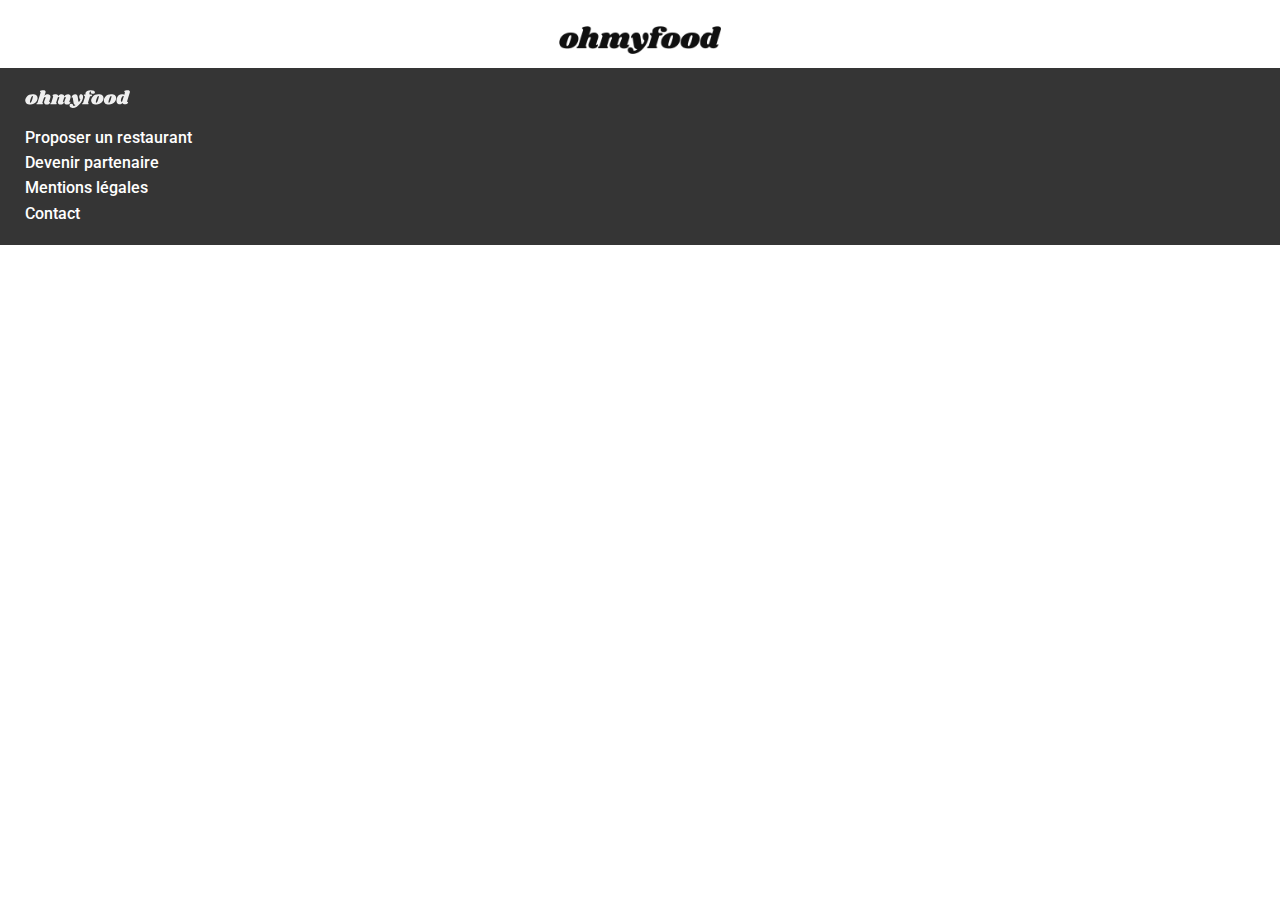
==== pages_restaurants/a la française.html @ 110fffd6 "ajout animation 1ere partie accueil" ====
<!DOCTYPE html>
<html lang="fr">
<head>
    <meta charset="UTF-8">
    <meta name="viewport" content="width=device-width, initial-scale=1.0">

    <title>Accueil - Ohmyfood</title>

    <link rel="preconnect" href="https://fonts.googleapis.com">
    <link rel="preconnect" href="https://fonts.gstatic.com" crossorigin>
    <link href="https://fonts.googleapis.com/css2?family=Roboto:wght@300;400;500;700&family=Shrikhand&display=swap" rel="stylesheet">
    <link rel="stylesheet" href="https://cdnjs.cloudflare.com/ajax/libs/font-awesome/6.2.1/css/all.min.css"
        integrity="sha512-MV7K8+y+gLIBoVD59lQIYicR65iaqukzvf/nwasF0nqhPay5w/9lJmVM2hMDcnK1OnMGCdVK+iQrJ7lzPJQd1w=="
        crossorigin="anonymous" referrerpolicy="no-referrer">

    <link rel="stylesheet" href="../css/main.min.css" />
</head>

<body>
    <!--HEADER-->
    <header>
        <img class="header-logo" src="../images/logo/ohmyfood.png" alt="logo site ohmyfood">
    </header>

    
</body>

 <!--FOOTER-->
 <footer>
    <img class="footer-logo" src="../images/logo/ohmyfood@2x.svg" alt="logo du site Ohmyfood">
    <ul class="no-puce">
        <li>
            <i class="fa-solid fa-utensils"></i>
            <a class="footer-lien" href="#">Proposer un restaurant</a>
        </li>
        <li>
            <i class="fa-solid fa-handshake-angle"></i>
            <a class="footer-lien" href="#">Devenir partenaire</a>
        </li>
        <li>
            <a class="footer-lien" href="#">Mentions légales</a>
        </li>
        <li>
            <a class="footer-lien" href="#">Contact</a>
        </li>
    </ul>
</footer>
</body>
</html>
---- css/main.min.css ----
/*! normalize.css v8.0.1 | MIT License | github.com/necolas/normalize.css */html{line-height:1.15;-webkit-text-size-adjust:100%}body{margin:0}main{display:block}h1{font-size:2em;margin:.67em 0}hr{box-sizing:content-box;height:0;overflow:visible}pre{font-family:monospace,monospace;font-size:1em}a{background-color:rgba(0,0,0,0)}abbr[title]{border-bottom:none;text-decoration:underline;text-decoration:underline dotted}b,strong{font-weight:bolder}code,kbd,samp{font-family:monospace,monospace;font-size:1em}small{font-size:80%}sub,sup{font-size:75%;line-height:0;position:relative;vertical-align:baseline}sub{bottom:-0.25em}sup{top:-0.5em}img{border-style:none}button,input,optgroup,select,textarea{font-family:inherit;font-size:100%;line-height:1.15;margin:0}button,input{overflow:visible}button,select{text-transform:none}button,[type=button],[type=reset],[type=submit]{-webkit-appearance:button}button::-moz-focus-inner,[type=button]::-moz-focus-inner,[type=reset]::-moz-focus-inner,[type=submit]::-moz-focus-inner{border-style:none;padding:0}button:-moz-focusring,[type=button]:-moz-focusring,[type=reset]:-moz-focusring,[type=submit]:-moz-focusring{outline:1px dotted ButtonText}fieldset{padding:.35em .75em .625em}legend{box-sizing:border-box;color:inherit;display:table;max-width:100%;padding:0;white-space:normal}progress{vertical-align:baseline}textarea{overflow:auto}[type=checkbox],[type=radio]{box-sizing:border-box;padding:0}[type=number]::-webkit-inner-spin-button,[type=number]::-webkit-outer-spin-button{height:auto}[type=search]{-webkit-appearance:textfield;outline-offset:-2px}[type=search]::-webkit-search-decoration{-webkit-appearance:none}::-webkit-file-upload-button{-webkit-appearance:button;font:inherit}details{display:block}summary{display:list-item}template{display:none}[hidden]{display:none}*{font-family:"Roboto",sans empattement}.form{display:flex;align-items:center;justify-content:center;gap:17px;width:100%;height:50px;background:linear-gradient(180deg, rgb(212, 212, 212) 0%, rgb(234, 234, 234) 10%)}.form form>i{color:#353535}.form .explorer-location{background-color:rgba(0,0,0,0);border:none;color:#353535;width:110px;font-weight:500;font-size:1rem}.form .explorer-location::placeholder{color:#353535}.reservation{display:flex;align-items:center;flex-direction:column;background-color:#f6f6f6;padding-top:39px;padding-bottom:57px}.reservation .reservation-title{font-size:1.5rem;text-align:center;margin:0px 58px}.reservation .reservation-discover{text-align:center;margin:16px 34px 27px 34px}.reservation .reservation-btn{display:flex;align-items:center;justify-content:center;width:218px;height:50px;background:linear-gradient(193deg, #9356dc -11.44%, #ff79da 123.93%);color:#fff;text-decoration:none;border-radius:50px;font-weight:500;box-shadow:0 4px 10px 0 rgba(0,0,0,.25)}.reservation .reservation-btn:hover{opacity:.9;box-shadow:0 4px 15px 0 rgba(0,0,0,.35)}.fonctionnement{padding-top:48px;padding-bottom:68px}.fonctionnement .fonctionnement-title{margin:0 0 26px 20px}.fonctionnement .fonctionnement-btns{display:flex;align-items:center;flex-direction:column;gap:25px;padding:0 33px 0 20px}.fonctionnement .fonctionnement-btn{display:flex;align-items:center;width:100%;height:72px;background-color:#f6f6f6;border-radius:25px;box-shadow:0 4px 15px 0 rgba(0,0,0,.15)}.fonctionnement .fonctionnement-btn:hover{background:#e9e9e9;box-shadow:0 4px 20px 0 rgba(0,0,0,.25)}.fonctionnement .fonctionnement-btn:hover i{color:#9356dc}.fonctionnement .number{transform:translate(-12px);background-color:#9356dc;color:#fff;border-radius:100%;width:24px;height:24px;display:flex;align-items:center;justify-content:center;font-size:.88rem;font-weight:500}.fonctionnement i{color:#7e7e7e;font-size:1.2rem;padding-bottom:5px}.fonctionnement .choice{margin-left:27px;font-weight:500}.restaurants{background-color:#f6f6f6;padding-top:54px;padding-bottom:66px}.restaurants .restaurants-title{margin:0 0 26px 20px}.restaurants .restaurants-list{padding:0 17px;display:flex;flex-direction:column;gap:18px}.restaurants .restaurants-list .restaurant-lien{text-decoration:none}.restaurant-card{background-color:#fff;border-radius:15px;box-shadow:0 4px 15px 0 rgba(0,0,0,.1);transition:transform 400ms}.restaurant-card:hover{box-shadow:0 4px 20px 0 rgba(0,0,0,.2);transform:scale(1.01)}.restaurant-card .card-img{width:100%;height:175px;border-radius:15px 15px 0 0;object-fit:cover}.restaurant-card .new{background-color:#99e2d0;color:#008766;padding:7px 9px;font-weight:500;position:absolute;transform:translate(-90px, 10px)}.restaurant-card .card-content{display:flex;justify-content:space-between;color:#000}.restaurant-card .card-content .content>h3{margin:16px 0 5px 13px;font-weight:700;font-size:1.1rem}.restaurant-card .card-content .content>p{margin:0 0 12px 13px;font-weight:300}.heart-icon{margin:23px 47px 33px 0;font-size:1.4rem}.heart-icon .empty{position:absolute}.heart-icon .full{position:absolute;opacity:0}.heart-icon:hover .empty{opacity:0}.heart-icon:hover .full{opacity:1;background-clip:text;-webkit-background-clip:text;color:rgba(0,0,0,0);background-image:linear-gradient(180deg, #9356dc 0%, #ff79da 50%)}header{display:flex;justify-content:center;width:100%}header .header-logo{width:162px;margin:14px 0;padding-top:12px}footer{background-color:#353535;color:#fff;padding:22px 25px}footer .footer-logo{filter:invert(100%);width:105px}footer .no-puce{list-style:none;padding-left:0;display:flex;flex-direction:column;gap:7px;margin:16px 0 0 0}footer .no-puce i{width:20px}footer .no-puce .footer-lien{text-decoration:none;color:#fff;font-weight:500}/*# sourceMappingURL=main.min.css.map */
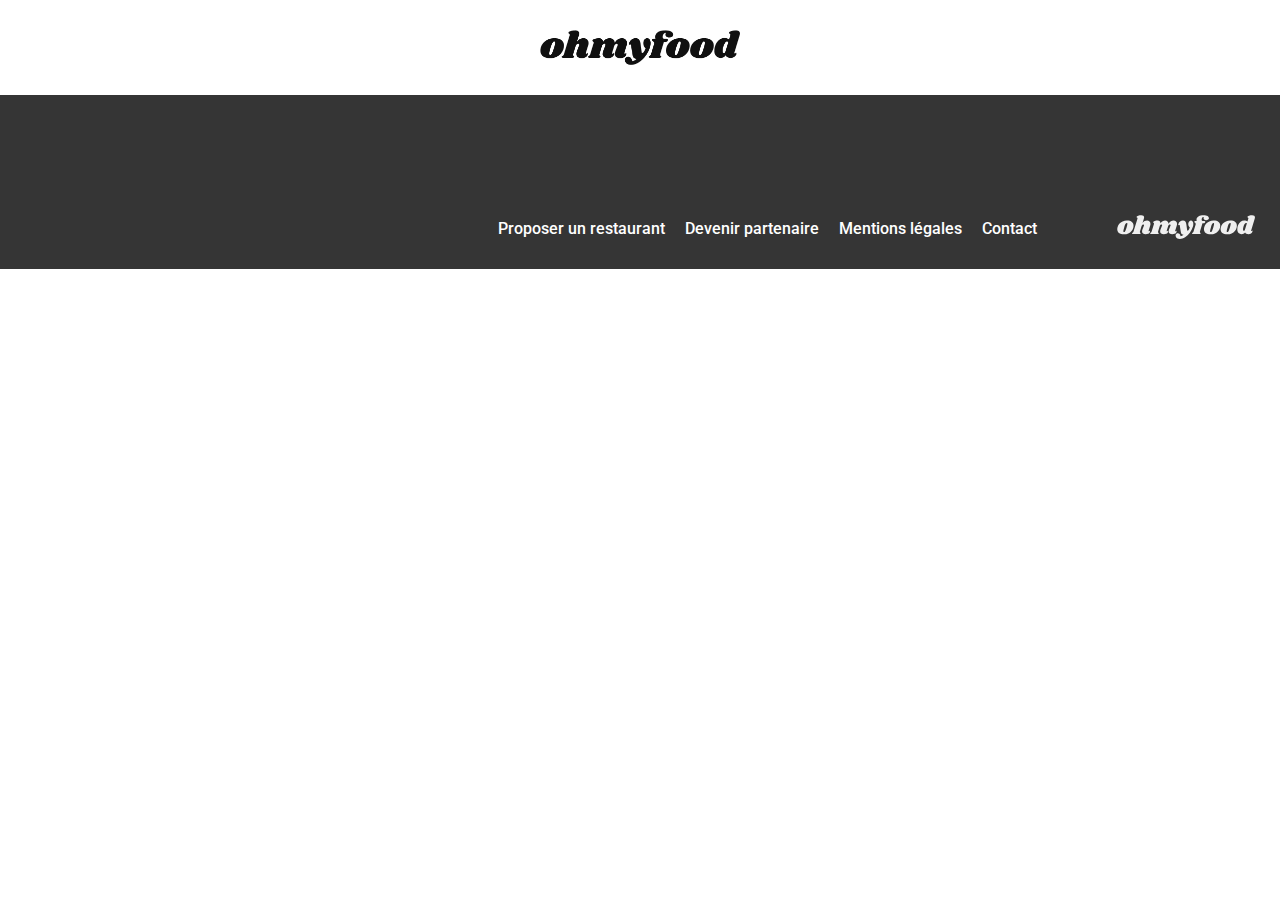
==== commit c6ac0d54: "contenu pages resataurants et animation" ====
--- a/pages_restaurants/a la française.html
+++ b/pages_restaurants/a la française.html
@@ -4,7 +4,7 @@
     <meta charset="UTF-8">
     <meta name="viewport" content="width=device-width, initial-scale=1.0">
 
-    <title>Accueil - Ohmyfood</title>
+    <title>A la française - Ohmyfood</title>
 
     <link rel="preconnect" href="https://fonts.googleapis.com">
     <link rel="preconnect" href="https://fonts.gstatic.com" crossorigin>
--- a/css/main.min.css
+++ b/css/main.min.css
@@ -1 +1 @@
-/*! normalize.css v8.0.1 | MIT License | github.com/necolas/normalize.css */html{line-height:1.15;-webkit-text-size-adjust:100%}body{margin:0}main{display:block}h1{font-size:2em;margin:.67em 0}hr{box-sizing:content-box;height:0;overflow:visible}pre{font-family:monospace,monospace;font-size:1em}a{background-color:rgba(0,0,0,0)}abbr[title]{border-bottom:none;text-decoration:underline;text-decoration:underline dotted}b,strong{font-weight:bolder}code,kbd,samp{font-family:monospace,monospace;font-size:1em}small{font-size:80%}sub,sup{font-size:75%;line-height:0;position:relative;vertical-align:baseline}sub{bottom:-0.25em}sup{top:-0.5em}img{border-style:none}button,input,optgroup,select,textarea{font-family:inherit;font-size:100%;line-height:1.15;margin:0}button,input{overflow:visible}button,select{text-transform:none}button,[type=button],[type=reset],[type=submit]{-webkit-appearance:button}button::-moz-focus-inner,[type=button]::-moz-focus-inner,[type=reset]::-moz-focus-inner,[type=submit]::-moz-focus-inner{border-style:none;padding:0}button:-moz-focusring,[type=button]:-moz-focusring,[type=reset]:-moz-focusring,[type=submit]:-moz-focusring{outline:1px dotted ButtonText}fieldset{padding:.35em .75em .625em}legend{box-sizing:border-box;color:inherit;display:table;max-width:100%;padding:0;white-space:normal}progress{vertical-align:baseline}textarea{overflow:auto}[type=checkbox],[type=radio]{box-sizing:border-box;padding:0}[type=number]::-webkit-inner-spin-button,[type=number]::-webkit-outer-spin-button{height:auto}[type=search]{-webkit-appearance:textfield;outline-offset:-2px}[type=search]::-webkit-search-decoration{-webkit-appearance:none}::-webkit-file-upload-button{-webkit-appearance:button;font:inherit}details{display:block}summary{display:list-item}template{display:none}[hidden]{display:none}*{font-family:"Roboto",sans empattement}.form{display:flex;align-items:center;justify-content:center;gap:17px;width:100%;height:50px;background:linear-gradient(180deg, rgb(212, 212, 212) 0%, rgb(234, 234, 234) 10%)}.form form>i{color:#353535}.form .explorer-location{background-color:rgba(0,0,0,0);border:none;color:#353535;width:110px;font-weight:500;font-size:1rem}.form .explorer-location::placeholder{color:#353535}.reservation{display:flex;align-items:center;flex-direction:column;background-color:#f6f6f6;padding-top:39px;padding-bottom:57px}.reservation .reservation-title{font-size:1.5rem;text-align:center;margin:0px 58px}.reservation .reservation-discover{text-align:center;margin:16px 34px 27px 34px}.reservation .reservation-btn{display:flex;align-items:center;justify-content:center;width:218px;height:50px;background:linear-gradient(193deg, #9356dc -11.44%, #ff79da 123.93%);color:#fff;text-decoration:none;border-radius:50px;font-weight:500;box-shadow:0 4px 10px 0 rgba(0,0,0,.25)}.reservation .reservation-btn:hover{opacity:.9;box-shadow:0 4px 15px 0 rgba(0,0,0,.35)}.fonctionnement{padding-top:48px;padding-bottom:68px}.fonctionnement .fonctionnement-title{margin:0 0 26px 20px}.fonctionnement .fonctionnement-btns{display:flex;align-items:center;flex-direction:column;gap:25px;padding:0 33px 0 20px}.fonctionnement .fonctionnement-btn{display:flex;align-items:center;width:100%;height:72px;background-color:#f6f6f6;border-radius:25px;box-shadow:0 4px 15px 0 rgba(0,0,0,.15)}.fonctionnement .fonctionnement-btn:hover{background:#e9e9e9;box-shadow:0 4px 20px 0 rgba(0,0,0,.25)}.fonctionnement .fonctionnement-btn:hover i{color:#9356dc}.fonctionnement .number{transform:translate(-12px);background-color:#9356dc;color:#fff;border-radius:100%;width:24px;height:24px;display:flex;align-items:center;justify-content:center;font-size:.88rem;font-weight:500}.fonctionnement i{color:#7e7e7e;font-size:1.2rem;padding-bottom:5px}.fonctionnement .choice{margin-left:27px;font-weight:500}.restaurants{background-color:#f6f6f6;padding-top:54px;padding-bottom:66px}.restaurants .restaurants-title{margin:0 0 26px 20px}.restaurants .restaurants-list{padding:0 17px;display:flex;flex-direction:column;gap:18px}.restaurants .restaurants-list .restaurant-lien{text-decoration:none}.restaurant-card{background-color:#fff;border-radius:15px;box-shadow:0 4px 15px 0 rgba(0,0,0,.1);transition:transform 400ms}.restaurant-card:hover{box-shadow:0 4px 20px 0 rgba(0,0,0,.2);transform:scale(1.01)}.restaurant-card .card-img{width:100%;height:175px;border-radius:15px 15px 0 0;object-fit:cover}.restaurant-card .new{background-color:#99e2d0;color:#008766;padding:7px 9px;font-weight:500;position:absolute;transform:translate(-90px, 10px)}.restaurant-card .card-content{display:flex;justify-content:space-between;color:#000}.restaurant-card .card-content .content>h3{margin:16px 0 5px 13px;font-weight:700;font-size:1.1rem}.restaurant-card .card-content .content>p{margin:0 0 12px 13px;font-weight:300}.heart-icon{margin:23px 47px 33px 0;font-size:1.4rem}.heart-icon .empty{position:absolute}.heart-icon .full{position:absolute;opacity:0}.heart-icon:hover .empty{opacity:0}.heart-icon:hover .full{opacity:1;background-clip:text;-webkit-background-clip:text;color:rgba(0,0,0,0);background-image:linear-gradient(180deg, #9356dc 0%, #ff79da 50%)}header{display:flex;justify-content:center;width:100%}header .header-logo{width:162px;margin:14px 0;padding-top:12px}footer{background-color:#353535;color:#fff;padding:22px 25px}footer .footer-logo{filter:invert(100%);width:105px}footer .no-puce{list-style:none;padding-left:0;display:flex;flex-direction:column;gap:7px;margin:16px 0 0 0}footer .no-puce i{width:20px}footer .no-puce .footer-lien{text-decoration:none;color:#fff;font-weight:500}/*# sourceMappingURL=main.min.css.map */+@keyframes heart{from{opacity:0}to{opacity:1}}@keyframes loader{0%{opacity:1}100%{opacity:0;visibility:hidden}}@keyframes loader-ring{from{transform:rotate(0)}to{transform:rotate(360deg)}}@keyframes loader-ring2{from{transform:rotate(0)}to{transform:rotate(-360deg)}}@keyframes tarif-check{from{transform:translateX(0)}to{transform:translateX(-62px)}}@keyframes box-check{from{transform:translateX(62px);opacity:0}to{transform:translateX(0);opacity:1}}@keyframes check{from{transform:rotate(0)}to{transform:rotate(360deg)}}/*! normalize.css v8.0.1 | MIT License | github.com/necolas/normalize.css */html{line-height:1.15;-webkit-text-size-adjust:100%}body{margin:0}main{display:block}h1{font-size:2em;margin:.67em 0}hr{box-sizing:content-box;height:0;overflow:visible}pre{font-family:monospace,monospace;font-size:1em}a{background-color:rgba(0,0,0,0)}abbr[title]{border-bottom:none;text-decoration:underline;text-decoration:underline dotted}b,strong{font-weight:bolder}code,kbd,samp{font-family:monospace,monospace;font-size:1em}small{font-size:80%}sub,sup{font-size:75%;line-height:0;position:relative;vertical-align:baseline}sub{bottom:-0.25em}sup{top:-0.5em}img{border-style:none}button,input,optgroup,select,textarea{font-family:inherit;font-size:100%;line-height:1.15;margin:0}button,input{overflow:visible}button,select{text-transform:none}button,[type=button],[type=reset],[type=submit]{-webkit-appearance:button}button::-moz-focus-inner,[type=button]::-moz-focus-inner,[type=reset]::-moz-focus-inner,[type=submit]::-moz-focus-inner{border-style:none;padding:0}button:-moz-focusring,[type=button]:-moz-focusring,[type=reset]:-moz-focusring,[type=submit]:-moz-focusring{outline:1px dotted ButtonText}fieldset{padding:.35em .75em .625em}legend{box-sizing:border-box;color:inherit;display:table;max-width:100%;padding:0;white-space:normal}progress{vertical-align:baseline}textarea{overflow:auto}[type=checkbox],[type=radio]{box-sizing:border-box;padding:0}[type=number]::-webkit-inner-spin-button,[type=number]::-webkit-outer-spin-button{height:auto}[type=search]{-webkit-appearance:textfield;outline-offset:-2px}[type=search]::-webkit-search-decoration{-webkit-appearance:none}::-webkit-file-upload-button{-webkit-appearance:button;font:inherit}details{display:block}summary{display:list-item}template{display:none}[hidden]{display:none}.restaurant-name{font-family:"Shrikhand",empattement;font-size:1.75rem;font-weight:400;margin:0}.title-menu{font-size:1rem;font-weight:300;margin-bottom:0}.title-menu::after{display:block;content:"";background-color:#99e2d0;height:3px;width:40px;margin-top:5px}.title-plat{font-size:1.1rem;font-weight:500;margin:0;white-space:nowrap;overflow:hidden;text-overflow:ellipsis}*{font-family:"Roboto",sans empattement}.reservation{display:flex;align-items:center;flex-direction:column;background-color:#f6f6f6;padding-top:39px;padding-bottom:57px}@media screen and (min-width: 1024px){.reservation{padding:30px 0}}.reservation .reservation-title{font-size:1.5rem;text-align:center;margin:0px 58px}@media screen and (min-width: 1024px){.reservation .reservation-title{font-size:2.5rem}}.reservation .reservation-discover{text-align:center;font-weight:300;margin:16px 34px 27px 34px}@media screen and (min-width: 1024px){.reservation .reservation-discover{font-size:1.1rem;margin:21px 0}}.reservation .reservation-btn{display:flex;align-items:center;justify-content:center;width:218px;height:50px;background:linear-gradient(193deg, #9356dc -11.44%, #ff79da 123.93%);color:#fff;border-radius:25px;font-weight:500;box-shadow:0 4px 10px 0 rgba(0,0,0,.25);transition:all 500ms;text-decoration:none}.reservation .reservation-btn:hover{transform:scale(1.01);opacity:.9;box-shadow:0 4px 15px 0 rgba(0,0,0,.35)}.fonctionnement{padding-top:50px;padding-bottom:68px}@media screen and (min-width: 1024px){.fonctionnement{padding:50px 0;max-width:1024px;margin:auto}}.fonctionnement .fonctionnement-title{margin:0 0 26px 20px}.fonctionnement .fonctionnement-btns{display:flex;align-items:center;flex-direction:column;gap:25px;margin:0 33px 0 20px}@media screen and (min-width: 1024px){.fonctionnement .fonctionnement-btns{flex-direction:row;gap:36px;margin:0 33px}}.fonctionnement .fonctionnement-btn{display:flex;align-items:center;width:100%;height:72px;background-color:#f6f6f6;border-radius:25px;box-shadow:0 4px 15px 0 rgba(0,0,0,.15);transition:all 500ms}.fonctionnement .fonctionnement-btn:hover{background:#e9e9e9;box-shadow:0 4px 20px 0 rgba(0,0,0,.25)}.fonctionnement .fonctionnement-btn:hover i{color:#9356dc}.fonctionnement .number{transform:translate(-12px);background-color:#9356dc;color:#fff;border-radius:100%;width:24px;height:24px;display:flex;align-items:center;justify-content:center;font-size:.88rem;font-weight:500}.fonctionnement i{color:#7e7e7e;font-size:1.2rem;padding-bottom:5px}.fonctionnement .choice{margin-left:27px;font-weight:500}.restaurants{background-color:#f6f6f6;padding-top:54px;padding-bottom:66px}@media screen and (min-width: 1024px){.restaurants{padding:30px 0}}.restaurants .restaurants-title{padding:0 0 26px 20px}@media screen and (min-width: 1024px){.restaurants .restaurants-title{max-width:1024px;margin:auto}}.restaurants .restaurants-list{padding:0 20px;display:flex;flex-direction:column;gap:18px}@media screen and (min-width: 1024px){.restaurants .restaurants-list{max-width:1024px;margin:auto;flex-direction:row;flex-wrap:wrap;justify-content:center;gap:50px 100px}}.restaurants .restaurants-list .restaurant-lien{text-decoration:none}.restaurant-card{background-color:#fff;border-radius:15px;box-shadow:0 4px 15px 0 rgba(0,0,0,.1);transition:all 500ms}@media screen and (min-width: 1024px){.restaurant-card{width:442px}}.restaurant-card:hover{box-shadow:0 4px 20px 0 rgba(0,0,0,.2);transform:scale(1.01)}.restaurant-card .card-img{width:100%;height:175px;border-radius:15px 15px 0 0;object-fit:cover}.restaurant-card .new{background-color:#99e2d0;color:#008766;padding:7px 9px;font-weight:500;position:absolute;transform:translate(-90px, 10px)}.restaurant-card .card-content{display:flex;justify-content:space-between;color:#000}.restaurant-card .card-content .content>h3{margin:16px 0 5px 13px;font-weight:700;font-size:1.1rem}.restaurant-card .card-content .content>p{margin:0 0 12px 13px;font-weight:300}.img-head{height:275px;width:100%;object-fit:cover}.menu-restaurant{background-color:#f6f6f6;display:flex;flex-direction:column;border-radius:40px 40px 0 0;position:relative;margin-top:-60px}.restaurant{display:flex;flex-direction:row;justify-content:space-between;margin:32px 41px 40px 17px}.restaurant .heart-icon{margin:0px}.menu{margin:0 17px 40px 17px}.menu .card-plat{position:relative;background-color:#fff;border-radius:15px;padding:15px;margin-top:12px;box-shadow:0 4px 15px 0 rgba(0,0,0,.1)}.menu .card-plat .descripts{display:flex;flex-direction:row;justify-content:space-between;padding:0}.menu .card-plat .descripts .descript{margin:5px 0 0 0;font-size:.9rem;white-space:nowrap;overflow:hidden;text-overflow:ellipsis}.menu .card-plat .descripts .tarif{margin:5px 0 0 0;font-size:.9rem;font-weight:700;color:#353535}.menu .card-plat .check-plat{position:absolute;top:0;right:0;height:72px;width:60px;background-color:#99e2d0;display:flex;align-items:center;justify-content:center;border-radius:0 15px 15px 0;visibility:hidden}.menu .card-plat .check-plat .check{color:#fff;font-size:1.5rem}.menu .card-plat:hover .title-plat{width:calc(100% - 100px)}.menu .card-plat:hover .descript{width:calc(100% - 100px)}.menu .card-plat:hover .tarif{animation:tarif-check 700ms linear both}.menu .card-plat:hover .check-plat{animation:box-check 700ms linear both;visibility:visible}.menu .card-plat:hover .check{animation:check 600ms linear}.button{display:flex;justify-content:center}.button .order{width:186px;margin-bottom:40px;border:none;height:50px;background:linear-gradient(193deg, #9356dc -11.44%, #ff79da 123.93%);color:#fff;border-radius:25px;font-weight:500;box-shadow:0 4px 10px 0 rgba(0,0,0,.25);transition:all 500ms;cursor:pointer}.button .order:hover{transform:scale(1.01);opacity:.9;box-shadow:0 4px 15px 0 rgba(0,0,0,.35)}header{display:flex;align-items:center;justify-content:center;position:relative;width:100%}header .arrow-return{position:absolute;left:21px;text-decoration:none;color:#353535;font-size:30px}header .header-logo{width:162px;margin:14px 0;padding-top:12px}@media screen and (min-width: 1024px){header .header-logo{width:200px;margin:18px 0 30px 0}}footer{background-color:#353535;color:#fff;padding:22px 25px}@media screen and (min-width: 1024px){footer{display:flex;flex-direction:row-reverse;align-items:flex-end;gap:80px;padding:30px 25px;height:114px}}footer .footer-logo{filter:invert(100%);width:105px}@media screen and (min-width: 1024px){footer .footer-logo{width:138px}}footer .no-puce{list-style:none;padding-left:0;display:flex;flex-direction:column;gap:7px;margin:16px 0 0 0}@media screen and (min-width: 1024px){footer .no-puce{flex-direction:row;gap:20px}}footer .no-puce i{width:20px}footer .no-puce .footer-lien{text-decoration:none;color:#fff;font-weight:500}.form{display:flex;align-items:center;justify-content:center;gap:17px;width:100%;height:50px;background:linear-gradient(180deg, rgb(212, 212, 212) 0%, rgb(234, 234, 234) 10%)}.form form>i{color:#353535}.form .explorer-location{background-color:rgba(0,0,0,0);border:none;color:#353535;width:110px;font-weight:500;font-size:1rem}.form .explorer-location::placeholder{color:#353535}.loader{width:100%;height:100%;background:rgba(240,240,240,.8);display:flex;justify-content:center;align-items:center;position:fixed;animation:loader 1s 2s both}.loader .item-loader{position:absolute;border:10px solid rgba(0,0,0,0);border-top:10px solid #003a68;border-bottom:10px solid #003a68;border-radius:50%;width:100px;height:100px;animation:loader-ring 1500ms linear infinite}.loader .item-loader2{position:absolute;border:10px solid rgba(0,0,0,0);border-left:10px solid #89c8fa;border-right:10px solid #89c8fa;border-radius:50%;width:50px;height:50px;animation:loader-ring2 1500ms linear infinite}.heart-icon{margin:23px 25px 33px 0;font-size:1.4rem;position:relative;top:1px}.heart-icon .empty{transition:opacity 900ms}.heart-icon .full{position:absolute;opacity:0;transition:all .5s;transform:scale(0)}.heart-icon:hover .empty{opacity:0}.heart-icon:hover .full{background-size:cover;opacity:1;background-clip:text;-webkit-background-clip:text;color:rgba(0,0,0,0);background-image:linear-gradient(180deg, #9356dc 0%, #ff79da 50%);transform:scale(1);animation:heart 2s 10ms both}/*# sourceMappingURL=main.min.css.map */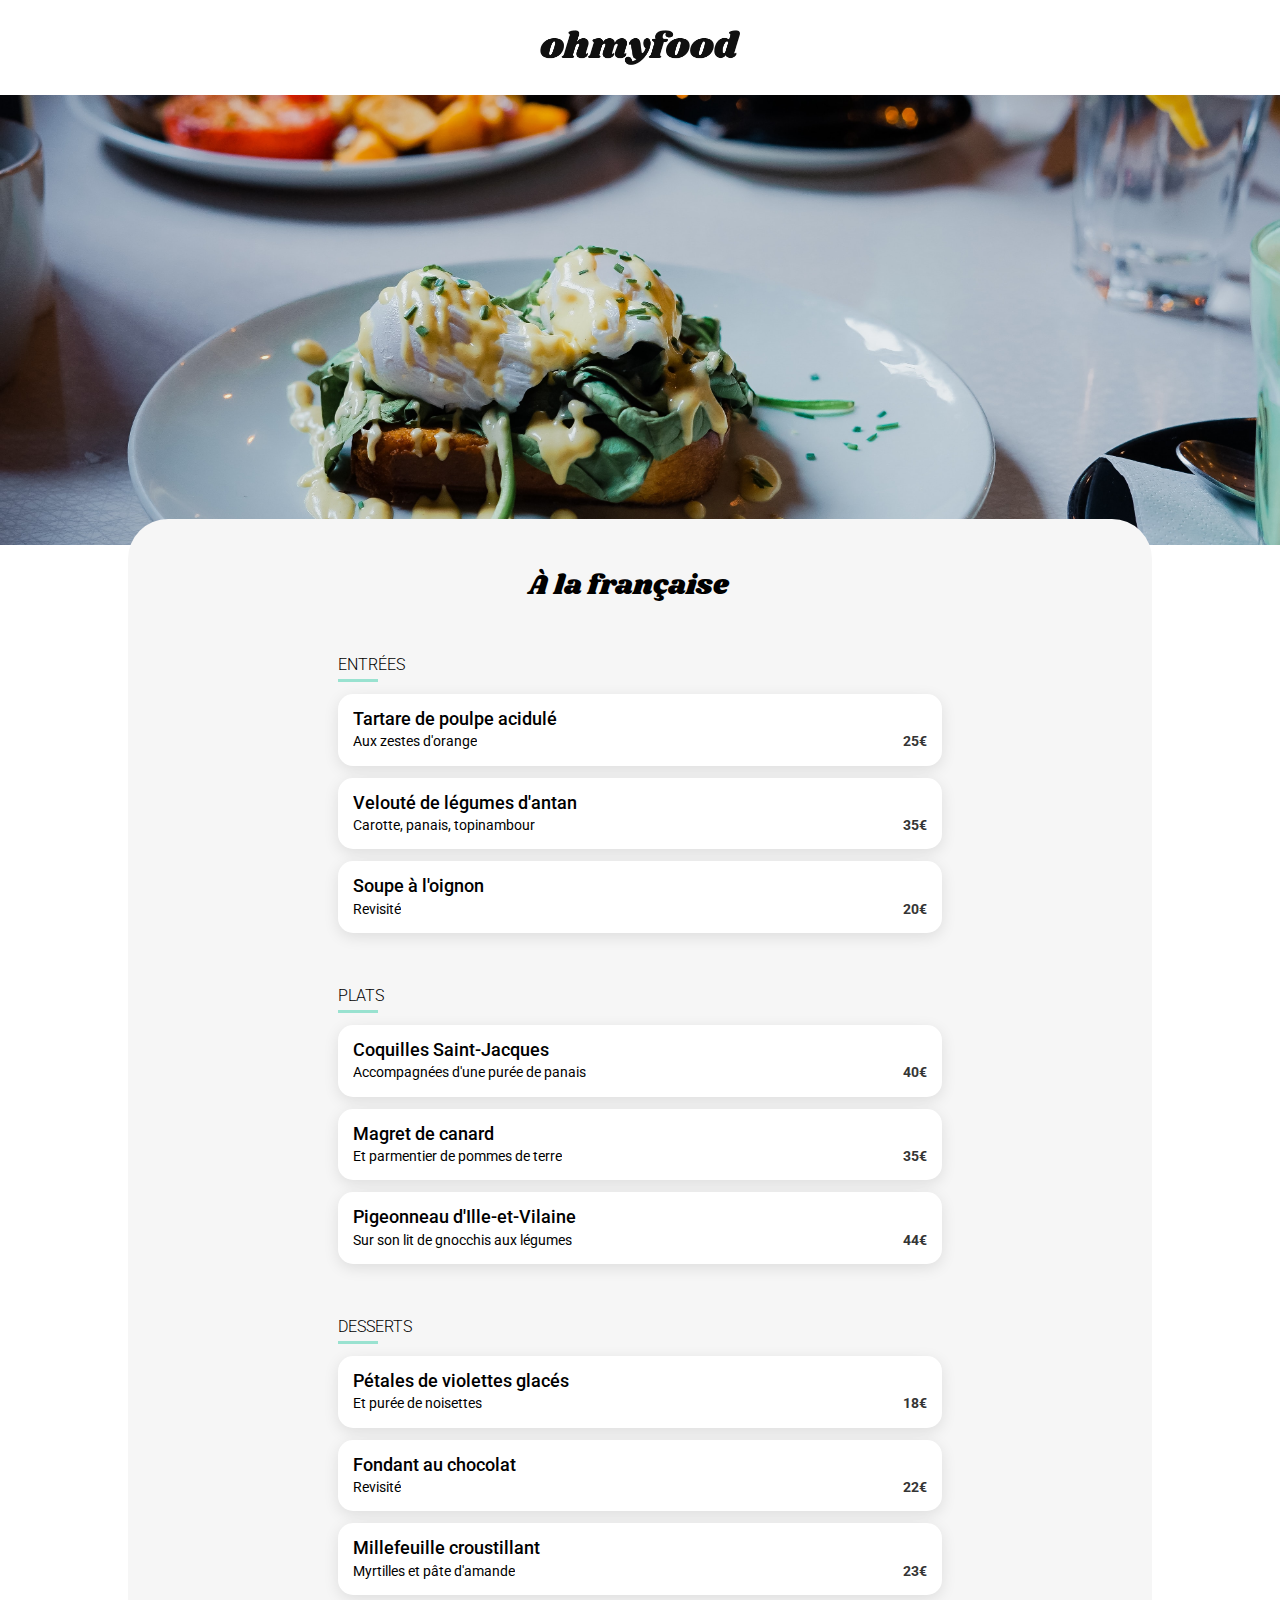
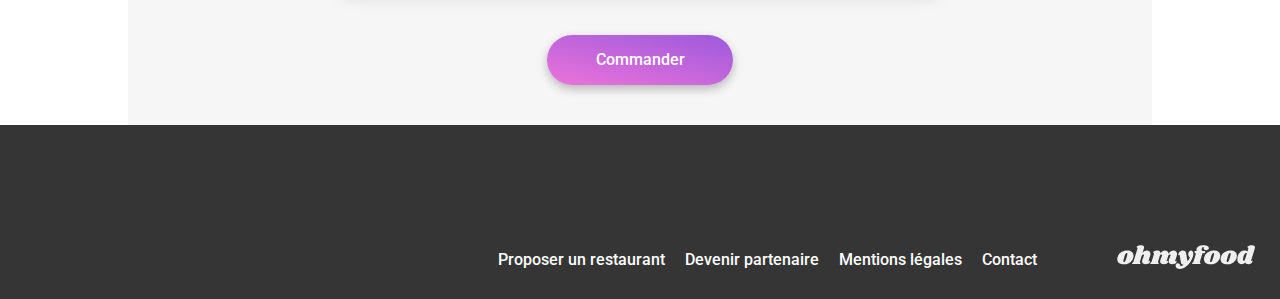
==== commit 306cf039: "site entier v1.0.0" ====
--- a/pages_restaurants/a la française.html
+++ b/pages_restaurants/a la française.html
@@ -19,9 +19,138 @@
 <body>
     <!--HEADER-->
     <header>
+        <a class="arrow-return" href="../index.html">
+            <i class="fa-solid fa-arrow-left"></i>
+        </a>
         <img class="header-logo" src="../images/logo/ohmyfood.png" alt="logo site ohmyfood">
     </header>
 
+    <!--MAIN-->
+    <main>
+        <div >
+           <img class="img-head" src="../images/restaurants/toa-heftiba-DQKerTsQwi0-unsplash.jpg" alt="à la française">
+        </div>
+
+        <!--MENU-->
+        <div class="menu-restaurant">
+            <section class="restaurant">
+                <h1 class="restaurant-name">À la française</h1>
+                <div class="heart-icon" onclick="return false">
+                    <i class="fa-solid fa-heart full"></i>
+                    <i class="fa-regular fa-heart empty"></i>
+                </div>
+                </section>
+            <section class="menu">
+                <h2 class="title-menu">ENTRÉES</h2>
+                <div>
+                    <article class="card-plat time_1">
+                        <h3 class="title-plat">Tartare de poulpe acidulé</h3>
+                        <div class="descripts">
+                            <p class="descript">Aux zestes d'orange</p>
+                            <p class="tarif">25€</p>
+                        </div>
+                        <div class="check-plat">
+                            <i class=" check fa-solid fa-circle-check"></i>
+                        </div>
+                    </article>
+                    <article class="card-plat time_2">
+                        <h3 class="title-plat">Velouté de légumes d'antan</h3>
+                        <div class="descripts">
+                            <p class="descript">Carotte, panais, topinambour</p>
+                            <p class="tarif">35€</p>
+                        </div>
+                        <div class="check-plat">
+                            <i class=" check fa-solid fa-circle-check"></i>
+                        </div>
+                    </article>
+                    <article class="card-plat time_3">
+                        <h3 class="title-plat">Soupe à l'oignon</h3>
+                        <div class="descripts">
+                            <p class="descript">Revisité</p>
+                            <p class="tarif">20€</p>
+                        </div>
+                        <div class="check-plat">
+                            <i class=" check fa-solid fa-circle-check"></i>
+                        </div>
+                    </article>
+                </div>
+            </section>
+            <section class="menu">
+                <h2 class="title-menu">PLATS</h2>
+                <div>
+                    <article class="card-plat time_4">
+                        <h3 class="title-plat">Coquilles Saint-Jacques</h3>
+                        <div class="descripts">
+                            <p class="descript">Accompagnées d'une purée de panais</p>
+                            <p class="tarif">40€</p>
+                        </div>
+                        <div class="check-plat">
+                            <i class=" check fa-solid fa-circle-check"></i>
+                        </div>
+                    </article>
+                    <article class="card-plat time_5">
+                        <h3 class="title-plat">Magret de canard</h3>
+                        <div class="descripts">
+                            <p class="descript">Et parmentier de pommes de terre</p>
+                            <p class="tarif">35€</p>
+                        </div>
+                        <div class="check-plat">
+                            <i class=" check fa-solid fa-circle-check"></i>
+                        </div>
+                    </article>
+                    <article class="card-plat time_6">
+                        <h3 class="title-plat">Pigeonneau d'Ille-et-Vilaine</h3>
+                        <div class="descripts">
+                            <p class="descript">Sur son lit de gnocchis aux légumes</p>
+                            <p class="tarif">44€</p>
+                        </div>
+                        <div class="check-plat">
+                            <i class=" check fa-solid fa-circle-check"></i>
+                        </div>
+                    </article>
+                </div>
+            </section>
+            <section class="menu">
+                <h2 class="title-menu">DESSERTS</h2>
+                <div>
+                    <article class="card-plat time_7">
+                        <h3 class="title-plat">Pétales de violettes glacés</h3>
+                        <div class="descripts">
+                            <p class="descript">Et purée de noisettes</p>
+                            <p class="tarif">18€</p>
+                        </div>
+                        <div class="check-plat">
+                            <i class=" check fa-solid fa-circle-check"></i>
+                        </div>
+                    </article>
+                    <article class="card-plat time_8">
+                        <h3 class="title-plat">Fondant au chocolat</h3>
+                        <div class="descripts">
+                            <p class="descript">Revisité</p>
+                            <p class="tarif">22€</p>
+                        </div>
+                        <div class="check-plat">
+                            <i class=" check fa-solid fa-circle-check"></i>
+                        </div>
+                    </article>
+                    <article class="card-plat time_9">
+                        <h3 class="title-plat">Millefeuille croustillant</h3>
+                        <div class="descripts">
+                            <p class="descript">Myrtilles et pâte d'amande</p>
+                            <p class="tarif">23€</p>
+                        </div>
+                        <div class="check-plat">
+                            <i class=" check fa-solid fa-circle-check"></i>
+                        </div>
+                    </article>
+                </div>
+            </section>
+            <section class="button">
+                <button class="order">Commander</button>
+            </section>
+        </div>
+        
+    </main>
     
 </body>
 
--- a/css/main.min.css
+++ b/css/main.min.css
@@ -1 +1 @@
-@keyframes heart{from{opacity:0}to{opacity:1}}@keyframes loader{0%{opacity:1}100%{opacity:0;visibility:hidden}}@keyframes loader-ring{from{transform:rotate(0)}to{transform:rotate(360deg)}}@keyframes loader-ring2{from{transform:rotate(0)}to{transform:rotate(-360deg)}}@keyframes tarif-check{from{transform:translateX(0)}to{transform:translateX(-62px)}}@keyframes box-check{from{transform:translateX(62px);opacity:0}to{transform:translateX(0);opacity:1}}@keyframes check{from{transform:rotate(0)}to{transform:rotate(360deg)}}/*! normalize.css v8.0.1 | MIT License | github.com/necolas/normalize.css */html{line-height:1.15;-webkit-text-size-adjust:100%}body{margin:0}main{display:block}h1{font-size:2em;margin:.67em 0}hr{box-sizing:content-box;height:0;overflow:visible}pre{font-family:monospace,monospace;font-size:1em}a{background-color:rgba(0,0,0,0)}abbr[title]{border-bottom:none;text-decoration:underline;text-decoration:underline dotted}b,strong{font-weight:bolder}code,kbd,samp{font-family:monospace,monospace;font-size:1em}small{font-size:80%}sub,sup{font-size:75%;line-height:0;position:relative;vertical-align:baseline}sub{bottom:-0.25em}sup{top:-0.5em}img{border-style:none}button,input,optgroup,select,textarea{font-family:inherit;font-size:100%;line-height:1.15;margin:0}button,input{overflow:visible}button,select{text-transform:none}button,[type=button],[type=reset],[type=submit]{-webkit-appearance:button}button::-moz-focus-inner,[type=button]::-moz-focus-inner,[type=reset]::-moz-focus-inner,[type=submit]::-moz-focus-inner{border-style:none;padding:0}button:-moz-focusring,[type=button]:-moz-focusring,[type=reset]:-moz-focusring,[type=submit]:-moz-focusring{outline:1px dotted ButtonText}fieldset{padding:.35em .75em .625em}legend{box-sizing:border-box;color:inherit;display:table;max-width:100%;padding:0;white-space:normal}progress{vertical-align:baseline}textarea{overflow:auto}[type=checkbox],[type=radio]{box-sizing:border-box;padding:0}[type=number]::-webkit-inner-spin-button,[type=number]::-webkit-outer-spin-button{height:auto}[type=search]{-webkit-appearance:textfield;outline-offset:-2px}[type=search]::-webkit-search-decoration{-webkit-appearance:none}::-webkit-file-upload-button{-webkit-appearance:button;font:inherit}details{display:block}summary{display:list-item}template{display:none}[hidden]{display:none}.restaurant-name{font-family:"Shrikhand",empattement;font-size:1.75rem;font-weight:400;margin:0}.title-menu{font-size:1rem;font-weight:300;margin-bottom:0}.title-menu::after{display:block;content:"";background-color:#99e2d0;height:3px;width:40px;margin-top:5px}.title-plat{font-size:1.1rem;font-weight:500;margin:0;white-space:nowrap;overflow:hidden;text-overflow:ellipsis}*{font-family:"Roboto",sans empattement}.reservation{display:flex;align-items:center;flex-direction:column;background-color:#f6f6f6;padding-top:39px;padding-bottom:57px}@media screen and (min-width: 1024px){.reservation{padding:30px 0}}.reservation .reservation-title{font-size:1.5rem;text-align:center;margin:0px 58px}@media screen and (min-width: 1024px){.reservation .reservation-title{font-size:2.5rem}}.reservation .reservation-discover{text-align:center;font-weight:300;margin:16px 34px 27px 34px}@media screen and (min-width: 1024px){.reservation .reservation-discover{font-size:1.1rem;margin:21px 0}}.reservation .reservation-btn{display:flex;align-items:center;justify-content:center;width:218px;height:50px;background:linear-gradient(193deg, #9356dc -11.44%, #ff79da 123.93%);color:#fff;border-radius:25px;font-weight:500;box-shadow:0 4px 10px 0 rgba(0,0,0,.25);transition:all 500ms;text-decoration:none}.reservation .reservation-btn:hover{transform:scale(1.01);opacity:.9;box-shadow:0 4px 15px 0 rgba(0,0,0,.35)}.fonctionnement{padding-top:50px;padding-bottom:68px}@media screen and (min-width: 1024px){.fonctionnement{padding:50px 0;max-width:1024px;margin:auto}}.fonctionnement .fonctionnement-title{margin:0 0 26px 20px}.fonctionnement .fonctionnement-btns{display:flex;align-items:center;flex-direction:column;gap:25px;margin:0 33px 0 20px}@media screen and (min-width: 1024px){.fonctionnement .fonctionnement-btns{flex-direction:row;gap:36px;margin:0 33px}}.fonctionnement .fonctionnement-btn{display:flex;align-items:center;width:100%;height:72px;background-color:#f6f6f6;border-radius:25px;box-shadow:0 4px 15px 0 rgba(0,0,0,.15);transition:all 500ms}.fonctionnement .fonctionnement-btn:hover{background:#e9e9e9;box-shadow:0 4px 20px 0 rgba(0,0,0,.25)}.fonctionnement .fonctionnement-btn:hover i{color:#9356dc}.fonctionnement .number{transform:translate(-12px);background-color:#9356dc;color:#fff;border-radius:100%;width:24px;height:24px;display:flex;align-items:center;justify-content:center;font-size:.88rem;font-weight:500}.fonctionnement i{color:#7e7e7e;font-size:1.2rem;padding-bottom:5px}.fonctionnement .choice{margin-left:27px;font-weight:500}.restaurants{background-color:#f6f6f6;padding-top:54px;padding-bottom:66px}@media screen and (min-width: 1024px){.restaurants{padding:30px 0}}.restaurants .restaurants-title{padding:0 0 26px 20px}@media screen and (min-width: 1024px){.restaurants .restaurants-title{max-width:1024px;margin:auto}}.restaurants .restaurants-list{padding:0 20px;display:flex;flex-direction:column;gap:18px}@media screen and (min-width: 1024px){.restaurants .restaurants-list{max-width:1024px;margin:auto;flex-direction:row;flex-wrap:wrap;justify-content:center;gap:50px 100px}}.restaurants .restaurants-list .restaurant-lien{text-decoration:none}.restaurant-card{background-color:#fff;border-radius:15px;box-shadow:0 4px 15px 0 rgba(0,0,0,.1);transition:all 500ms}@media screen and (min-width: 1024px){.restaurant-card{width:442px}}.restaurant-card:hover{box-shadow:0 4px 20px 0 rgba(0,0,0,.2);transform:scale(1.01)}.restaurant-card .card-img{width:100%;height:175px;border-radius:15px 15px 0 0;object-fit:cover}.restaurant-card .new{background-color:#99e2d0;color:#008766;padding:7px 9px;font-weight:500;position:absolute;transform:translate(-90px, 10px)}.restaurant-card .card-content{display:flex;justify-content:space-between;color:#000}.restaurant-card .card-content .content>h3{margin:16px 0 5px 13px;font-weight:700;font-size:1.1rem}.restaurant-card .card-content .content>p{margin:0 0 12px 13px;font-weight:300}.img-head{height:275px;width:100%;object-fit:cover}.menu-restaurant{background-color:#f6f6f6;display:flex;flex-direction:column;border-radius:40px 40px 0 0;position:relative;margin-top:-60px}.restaurant{display:flex;flex-direction:row;justify-content:space-between;margin:32px 41px 40px 17px}.restaurant .heart-icon{margin:0px}.menu{margin:0 17px 40px 17px}.menu .card-plat{position:relative;background-color:#fff;border-radius:15px;padding:15px;margin-top:12px;box-shadow:0 4px 15px 0 rgba(0,0,0,.1)}.menu .card-plat .descripts{display:flex;flex-direction:row;justify-content:space-between;padding:0}.menu .card-plat .descripts .descript{margin:5px 0 0 0;font-size:.9rem;white-space:nowrap;overflow:hidden;text-overflow:ellipsis}.menu .card-plat .descripts .tarif{margin:5px 0 0 0;font-size:.9rem;font-weight:700;color:#353535}.menu .card-plat .check-plat{position:absolute;top:0;right:0;height:72px;width:60px;background-color:#99e2d0;display:flex;align-items:center;justify-content:center;border-radius:0 15px 15px 0;visibility:hidden}.menu .card-plat .check-plat .check{color:#fff;font-size:1.5rem}.menu .card-plat:hover .title-plat{width:calc(100% - 100px)}.menu .card-plat:hover .descript{width:calc(100% - 100px)}.menu .card-plat:hover .tarif{animation:tarif-check 700ms linear both}.menu .card-plat:hover .check-plat{animation:box-check 700ms linear both;visibility:visible}.menu .card-plat:hover .check{animation:check 600ms linear}.button{display:flex;justify-content:center}.button .order{width:186px;margin-bottom:40px;border:none;height:50px;background:linear-gradient(193deg, #9356dc -11.44%, #ff79da 123.93%);color:#fff;border-radius:25px;font-weight:500;box-shadow:0 4px 10px 0 rgba(0,0,0,.25);transition:all 500ms;cursor:pointer}.button .order:hover{transform:scale(1.01);opacity:.9;box-shadow:0 4px 15px 0 rgba(0,0,0,.35)}header{display:flex;align-items:center;justify-content:center;position:relative;width:100%}header .arrow-return{position:absolute;left:21px;text-decoration:none;color:#353535;font-size:30px}header .header-logo{width:162px;margin:14px 0;padding-top:12px}@media screen and (min-width: 1024px){header .header-logo{width:200px;margin:18px 0 30px 0}}footer{background-color:#353535;color:#fff;padding:22px 25px}@media screen and (min-width: 1024px){footer{display:flex;flex-direction:row-reverse;align-items:flex-end;gap:80px;padding:30px 25px;height:114px}}footer .footer-logo{filter:invert(100%);width:105px}@media screen and (min-width: 1024px){footer .footer-logo{width:138px}}footer .no-puce{list-style:none;padding-left:0;display:flex;flex-direction:column;gap:7px;margin:16px 0 0 0}@media screen and (min-width: 1024px){footer .no-puce{flex-direction:row;gap:20px}}footer .no-puce i{width:20px}footer .no-puce .footer-lien{text-decoration:none;color:#fff;font-weight:500}.form{display:flex;align-items:center;justify-content:center;gap:17px;width:100%;height:50px;background:linear-gradient(180deg, rgb(212, 212, 212) 0%, rgb(234, 234, 234) 10%)}.form form>i{color:#353535}.form .explorer-location{background-color:rgba(0,0,0,0);border:none;color:#353535;width:110px;font-weight:500;font-size:1rem}.form .explorer-location::placeholder{color:#353535}.loader{width:100%;height:100%;background:rgba(240,240,240,.8);display:flex;justify-content:center;align-items:center;position:fixed;animation:loader 1s 2s both}.loader .item-loader{position:absolute;border:10px solid rgba(0,0,0,0);border-top:10px solid #003a68;border-bottom:10px solid #003a68;border-radius:50%;width:100px;height:100px;animation:loader-ring 1500ms linear infinite}.loader .item-loader2{position:absolute;border:10px solid rgba(0,0,0,0);border-left:10px solid #89c8fa;border-right:10px solid #89c8fa;border-radius:50%;width:50px;height:50px;animation:loader-ring2 1500ms linear infinite}.heart-icon{margin:23px 25px 33px 0;font-size:1.4rem;position:relative;top:1px}.heart-icon .empty{transition:opacity 900ms}.heart-icon .full{position:absolute;opacity:0;transition:all .5s;transform:scale(0)}.heart-icon:hover .empty{opacity:0}.heart-icon:hover .full{background-size:cover;opacity:1;background-clip:text;-webkit-background-clip:text;color:rgba(0,0,0,0);background-image:linear-gradient(180deg, #9356dc 0%, #ff79da 50%);transform:scale(1);animation:heart 2s 10ms both}/*# sourceMappingURL=main.min.css.map */+@keyframes heart{from{opacity:0}to{opacity:1}}@keyframes loader{0%{opacity:1}100%{opacity:0;visibility:hidden}}@keyframes loader-ring{from{transform:rotate(0)}to{transform:rotate(360deg)}}@keyframes loader-ring2{from{transform:rotate(0)}to{transform:rotate(-360deg)}}@keyframes card-plats{from{transform:translateY(50px);opacity:0}to{transform:translateY(0);opacity:1}}@keyframes tarif-check{from{transform:translateX(0)}to{transform:translateX(-62px)}}@keyframes box-check{from{transform:translateX(62px);opacity:0}to{transform:translateX(0);opacity:1}}@keyframes check{from{transform:rotate(0)}to{transform:rotate(360deg)}}/*! normalize.css v8.0.1 | MIT License | github.com/necolas/normalize.css */html{line-height:1.15;-webkit-text-size-adjust:100%}body{margin:0}main{display:block}h1{font-size:2em;margin:.67em 0}hr{box-sizing:content-box;height:0;overflow:visible}pre{font-family:monospace,monospace;font-size:1em}a{background-color:rgba(0,0,0,0)}abbr[title]{border-bottom:none;text-decoration:underline;text-decoration:underline dotted}b,strong{font-weight:bolder}code,kbd,samp{font-family:monospace,monospace;font-size:1em}small{font-size:80%}sub,sup{font-size:75%;line-height:0;position:relative;vertical-align:baseline}sub{bottom:-0.25em}sup{top:-0.5em}img{border-style:none}button,input,optgroup,select,textarea{font-family:inherit;font-size:100%;line-height:1.15;margin:0}button,input{overflow:visible}button,select{text-transform:none}button,[type=button],[type=reset],[type=submit]{-webkit-appearance:button}button::-moz-focus-inner,[type=button]::-moz-focus-inner,[type=reset]::-moz-focus-inner,[type=submit]::-moz-focus-inner{border-style:none;padding:0}button:-moz-focusring,[type=button]:-moz-focusring,[type=reset]:-moz-focusring,[type=submit]:-moz-focusring{outline:1px dotted ButtonText}fieldset{padding:.35em .75em .625em}legend{box-sizing:border-box;color:inherit;display:table;max-width:100%;padding:0;white-space:normal}progress{vertical-align:baseline}textarea{overflow:auto}[type=checkbox],[type=radio]{box-sizing:border-box;padding:0}[type=number]::-webkit-inner-spin-button,[type=number]::-webkit-outer-spin-button{height:auto}[type=search]{-webkit-appearance:textfield;outline-offset:-2px}[type=search]::-webkit-search-decoration{-webkit-appearance:none}::-webkit-file-upload-button{-webkit-appearance:button;font:inherit}details{display:block}summary{display:list-item}template{display:none}[hidden]{display:none}.restaurant-name{font-family:"Shrikhand",empattement;font-size:1.75rem;font-weight:400;margin:0}.title-menu{font-size:1rem;font-weight:300;margin-bottom:0}.title-menu::after{display:block;content:"";background-color:#99e2d0;height:3px;width:40px;margin-top:5px}.title-plat{font-size:1.1rem;font-weight:500;margin:0;white-space:nowrap;overflow:hidden;text-overflow:ellipsis}*{font-family:"Roboto",sans empattement}.reservation{display:flex;align-items:center;flex-direction:column;background-color:#f6f6f6;padding-top:39px;padding-bottom:57px}@media screen and (min-width: 1024px){.reservation{padding:30px 0}}.reservation .reservation-title{font-size:1.5rem;text-align:center;margin:0px 58px}@media screen and (min-width: 1024px){.reservation .reservation-title{font-size:2.5rem}}.reservation .reservation-discover{text-align:center;font-weight:300;margin:16px 34px 27px 34px}@media screen and (min-width: 1024px){.reservation .reservation-discover{font-size:1.1rem;margin:21px 0}}.reservation .reservation-btn{display:flex;align-items:center;justify-content:center;width:218px;height:50px;background:linear-gradient(193deg, #9356dc -11.44%, #ff79da 123.93%);color:#fff;border-radius:25px;font-weight:500;box-shadow:0 4px 10px 0 rgba(0,0,0,.25);transition:all 500ms;text-decoration:none}.reservation .reservation-btn:hover{transform:scale(1.01);opacity:.9;box-shadow:0 4px 15px 0 rgba(0,0,0,.35)}.fonctionnement{padding-top:50px;padding-bottom:68px}@media screen and (min-width: 1024px){.fonctionnement{padding:50px 0;max-width:1024px;margin:auto}}.fonctionnement .fonctionnement-title{margin:0 0 26px 20px}.fonctionnement .fonctionnement-btns{display:flex;align-items:center;flex-direction:column;gap:25px;margin:0 33px 0 20px}@media screen and (min-width: 1024px){.fonctionnement .fonctionnement-btns{flex-direction:row;gap:36px;margin:0 33px}}.fonctionnement .fonctionnement-btn{display:flex;align-items:center;width:100%;height:72px;background-color:#f6f6f6;border-radius:25px;box-shadow:0 4px 15px 0 rgba(0,0,0,.15);transition:all 500ms}.fonctionnement .fonctionnement-btn:hover{background:#e9e9e9;box-shadow:0 4px 20px 0 rgba(0,0,0,.25)}.fonctionnement .fonctionnement-btn:hover i{color:#9356dc}.fonctionnement .number{transform:translate(-12px);background-color:#9356dc;color:#fff;border-radius:100%;width:24px;height:24px;display:flex;align-items:center;justify-content:center;font-size:.88rem;font-weight:500}.fonctionnement i{color:#7e7e7e;font-size:1.2rem;padding-bottom:5px}.fonctionnement .choice{margin-left:27px;font-weight:500}.restaurants{background-color:#f6f6f6;padding-top:54px;padding-bottom:66px}@media screen and (min-width: 1024px){.restaurants{padding:30px 0}}.restaurants .restaurants-title{padding:0 0 26px 20px}@media screen and (min-width: 1024px){.restaurants .restaurants-title{max-width:1024px;margin:auto}}.restaurants .restaurants-list{padding:0 20px;display:flex;flex-direction:column;gap:18px}@media screen and (min-width: 1024px){.restaurants .restaurants-list{max-width:1024px;margin:auto;flex-direction:row;flex-wrap:wrap;justify-content:center;gap:50px 100px}}.restaurants .restaurants-list .restaurant-lien{text-decoration:none}.restaurant-card{background-color:#fff;border-radius:15px;box-shadow:0 4px 15px 0 rgba(0,0,0,.1);transition:all 500ms}@media screen and (min-width: 1024px){.restaurant-card{width:442px}}.restaurant-card:hover{box-shadow:0 4px 20px 0 rgba(0,0,0,.2);transform:scale(1.01)}.restaurant-card .card-img{width:100%;height:175px;border-radius:15px 15px 0 0;object-fit:cover}.restaurant-card .new{background-color:#99e2d0;color:#008766;padding:7px 9px;font-weight:500;position:absolute;transform:translate(-90px, 10px)}.restaurant-card .card-content{display:flex;justify-content:space-between;color:#000}.restaurant-card .card-content .content>h3{margin:16px 0 5px 13px;font-weight:700;font-size:1.1rem}.restaurant-card .card-content .content>p{margin:0 0 12px 13px;font-weight:300}.img-head{height:450px;width:100%;object-fit:cover}.menu-restaurant{background-color:#f6f6f6;width:100%;display:flex;flex-direction:column;border-radius:40px 40px 0 0;position:relative;margin-top:-60px}@media screen and (min-width: 1024px){.menu-restaurant{max-width:1024px;margin:auto;margin-top:-30px}}.menu-restaurant .restaurant{display:flex;flex-direction:row;justify-content:space-between;margin:32px 41px 40px 17px}@media screen and (min-width: 1024px){.menu-restaurant .restaurant{justify-content:center;margin:51px 0 40px 0;gap:24px}}.menu-restaurant .restaurant .heart-icon{margin:0px}.menu{margin:0 17px 40px 17px}@media screen and (min-width: 1024px){.menu{margin-left:210px;margin-right:210px}}.menu .card-plat{position:relative;background-color:#fff;border-radius:15px;padding:15px;margin-top:12px;box-shadow:0 4px 15px 0 rgba(0,0,0,.1)}.menu .card-plat .descripts{display:flex;flex-direction:row;justify-content:space-between;padding:0}.menu .card-plat .descripts .descript{margin:5px 0 0 0;font-size:.9rem;white-space:nowrap;overflow:hidden;text-overflow:ellipsis}.menu .card-plat .descripts .tarif{margin:5px 0 0 0;font-size:.9rem;font-weight:700;color:#353535}.menu .card-plat .check-plat{position:absolute;top:0;right:0;height:72px;width:60px;background-color:#99e2d0;display:flex;align-items:center;justify-content:center;border-radius:0 15px 15px 0;visibility:hidden}.menu .card-plat .check-plat .check{color:#fff;font-size:1.5rem}.menu .card-plat:hover .title-plat{width:calc(100% - 100px)}.menu .card-plat:hover .descript{width:calc(100% - 100px)}.menu .card-plat:hover .tarif{animation:tarif-check 700ms linear both}.menu .card-plat:hover .check-plat{animation:box-check 700ms linear both;visibility:visible}.menu .card-plat:hover .check{animation:check 600ms linear}.button{display:flex;justify-content:center}.button .order{width:186px;margin-bottom:40px;border:none;height:50px;background:linear-gradient(193deg, #9356dc -11.44%, #ff79da 123.93%);color:#fff;border-radius:25px;font-weight:500;box-shadow:0 4px 10px 0 rgba(0,0,0,.25);transition:all 500ms;cursor:pointer}.button .order:hover{transform:scale(1.01);opacity:.9;box-shadow:0 4px 15px 0 rgba(0,0,0,.35)}header{display:flex;align-items:center;justify-content:center;position:relative;width:100%}header .arrow-return{position:absolute;left:21px;text-decoration:none;color:#353535;font-size:30px}header .header-logo{width:162px;margin:14px 0;padding-top:12px}@media screen and (min-width: 1024px){header .header-logo{width:200px;margin:18px 0 30px 0}}footer{background-color:#353535;color:#fff;padding:22px 25px}@media screen and (min-width: 1024px){footer{display:flex;flex-direction:row-reverse;align-items:flex-end;gap:80px;padding:30px 25px;height:114px}}footer .footer-logo{filter:invert(100%);width:105px}@media screen and (min-width: 1024px){footer .footer-logo{width:138px}}footer .no-puce{list-style:none;padding-left:0;display:flex;flex-direction:column;gap:7px;margin:16px 0 0 0}@media screen and (min-width: 1024px){footer .no-puce{flex-direction:row;gap:20px}}footer .no-puce i{width:20px}footer .no-puce .footer-lien{text-decoration:none;color:#fff;font-weight:500}.form{display:flex;align-items:center;justify-content:center;gap:17px;width:100%;height:50px;background:linear-gradient(180deg, rgb(212, 212, 212) 0%, rgb(234, 234, 234) 10%)}.form form>i{color:#353535}.form .explorer-location{background-color:rgba(0,0,0,0);border:none;color:#353535;width:110px;font-weight:500;font-size:1rem}.form .explorer-location::placeholder{color:#353535}.loader{width:100%;height:100%;background:rgba(240,240,240,.8);display:flex;justify-content:center;align-items:center;position:fixed;animation:loader 1s 2s both}.loader .item-loader{position:absolute;border:10px solid rgba(0,0,0,0);border-top:10px solid #003a68;border-bottom:10px solid #003a68;border-radius:50%;width:100px;height:100px;animation:loader-ring 1500ms linear infinite}.loader .item-loader2{position:absolute;border:10px solid rgba(0,0,0,0);border-left:10px solid #89c8fa;border-right:10px solid #89c8fa;border-radius:50%;width:50px;height:50px;animation:loader-ring2 1500ms linear infinite}.heart-icon{margin:23px 25px 33px 0;font-size:1.4rem;position:relative;top:1px}.heart-icon .empty{transition:opacity 900ms}.heart-icon .full{position:absolute;opacity:0;transition:all .5s;transform:scale(0)}.heart-icon:hover .empty{opacity:0}.heart-icon:hover .full{background-size:cover;opacity:1;background-clip:text;-webkit-background-clip:text;color:rgba(0,0,0,0);background-image:linear-gradient(180deg, #9356dc 0%, #ff79da 50%);transform:scale(1);animation:heart 2s 10ms both}.card-plat{animation:card-plats 2s ease-in-out backwards}.time_1{animation-delay:100ms}.time_2{animation-delay:325ms}.time_3{animation-delay:550ms}.time_4{animation-delay:775ms}.time_5{animation-delay:1000ms}.time_6{animation-delay:1225ms}.time_7{animation-delay:1450ms}.time_8{animation-delay:1675ms}.time_9{animation-delay:1900ms}.time_10{animation-delay:1125ms}/*# sourceMappingURL=main.min.css.map */